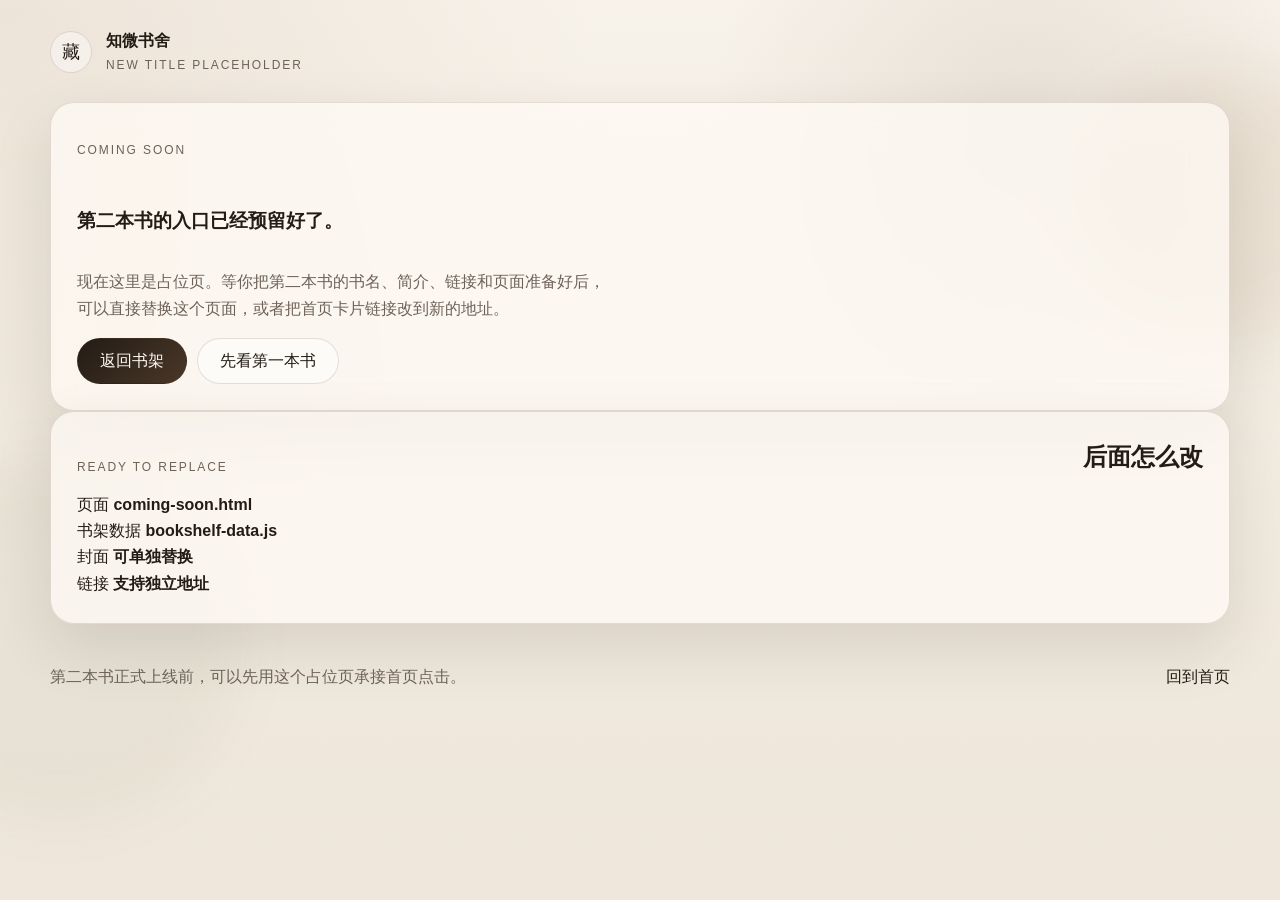
==== coming-soon.html @ f90fd848 "Add files via upload" ====
﻿<!DOCTYPE html>
<html lang="zh-CN">
<head>
  <meta charset="UTF-8">
  <meta name="viewport" content="width=device-width, initial-scale=1.0">
  <meta name="description" content="第二本书预留入口页，后续可直接替换成新书正式页面。">
  <title>新书筹备中 | 知微书舍</title>
  <link rel="stylesheet" href="assets/css/styles.css">
</head>
<body class="home-page bookshelf-page">
  <div class="ambient ambient-one"></div>
  <div class="ambient ambient-two"></div>

  <header class="site-header fade-section visible">
    <a class="brand" href="index.html">
      <span class="brand-mark">藏</span>
      <span class="brand-copy">
        <strong>知微书舍</strong>
        <small>New Title Placeholder</small>
      </span>
    </a>
  </header>

  <main class="page-shell">
    <section class="library-hero fade-section visible">
      <article class="panel library-intro">
        <p class="eyebrow">Coming Soon</p>
        <h1>第二本书的入口已经预留好了。</h1>
        <p class="hero-tagline">
          现在这里是占位页。等你把第二本书的书名、简介、链接和页面准备好后，可以直接替换这个页面，或者把首页卡片链接改到新的地址。
        </p>
        <div class="hero-actions">
          <a class="button button-primary" href="index.html">返回书架</a>
          <a class="button button-secondary" href="reader.html?chapter=39">先看第一本书</a>
        </div>
      </article>

      <aside class="panel library-feature">
        <div class="panel-heading">
          <span>Ready To Replace</span>
          <h2>后面怎么改</h2>
        </div>
        <div class="library-stats">
          <div>
            <span>页面</span>
            <strong class="library-stat-value">coming-soon.html</strong>
          </div>
          <div>
            <span>书架数据</span>
            <strong class="library-stat-value">bookshelf-data.js</strong>
          </div>
          <div>
            <span>封面</span>
            <strong class="library-stat-value">可单独替换</strong>
          </div>
          <div>
            <span>链接</span>
            <strong class="library-stat-value">支持独立地址</strong>
          </div>
        </div>
      </aside>
    </section>
  </main>

  <footer class="site-footer fade-section visible">
    <p>第二本书正式上线前，可以先用这个占位页承接首页点击。</p>
    <a href="index.html">回到首页</a>
  </footer>
</body>
</html>
---- assets/css/styles.css ----
:root {
  --bg: #f3ede3;
  --bg-strong: rgba(255, 250, 242, 0.76);
  --surface: rgba(255, 251, 246, 0.72);
  --surface-strong: rgba(255, 249, 241, 0.92);
  --border: rgba(69, 54, 37, 0.14);
  --text: #231c15;
  --muted: #6d6258;
  --accent: #8a6341;
  --accent-soft: #d9c4ae;
  --shadow: 0 24px 60px rgba(52, 39, 26, 0.12);
  --serif: "Iowan Old Style", "Palatino Linotype", "Noto Serif SC", "Songti SC", serif;
  --sans: "Avenir Next", "Segoe UI", "PingFang SC", "Hiragino Sans GB", sans-serif;
  --max-width: 1180px;
}

* {
  box-sizing: border-box;
}

html {
  scroll-behavior: smooth;
}

body {
  margin: 0;
  min-height: 100vh;
  color: var(--text);
  background:
    radial-gradient(circle at top left, rgba(167, 128, 94, 0.12), transparent 38%),
    radial-gradient(circle at 80% 12%, rgba(110, 84, 58, 0.1), transparent 24%),
    linear-gradient(180deg, #f7f2ea 0%, #f1eadf 54%, #eee6da 100%);
  font-family: var(--sans);
  line-height: 1.65;
  overflow-x: hidden;
}

body::before {
  position: fixed;
  inset: 0;
  background-image:
    linear-gradient(rgba(255, 255, 255, 0.18) 1px, transparent 1px),
    linear-gradient(90deg, rgba(255, 255, 255, 0.18) 1px, transparent 1px);
  background-size: 64px 64px;
  opacity: 0.24;
  content: "";
  pointer-events: none;
}

a {
  color: inherit;
  text-decoration: none;
}

button,
a {
  transition:
    transform 240ms ease,
    border-color 240ms ease,
    background-color 240ms ease,
    color 240ms ease,
    opacity 240ms ease;
}

.ambient {
  position: fixed;
  border-radius: 999px;
  filter: blur(28px);
  opacity: 0.5;
  pointer-events: none;
}

.ambient-one {
  top: 64px;
  right: -80px;
  width: 280px;
  height: 280px;
  background: rgba(176, 136, 99, 0.24);
}

.ambient-two {
  bottom: 80px;
  left: -120px;
  width: 360px;
  height: 360px;
  background: rgba(120, 112, 96, 0.12);
}

.site-header,
.page-shell,
.site-footer,
.reader-header,
.reader-layout {
  position: relative;
  z-index: 1;
}

.site-header,
.reader-header {
  z-index: 12;
}

.site-header,
.site-footer,
.reader-header,
.reader-layout {
  width: min(calc(100% - 32px), var(--max-width));
  margin-inline: auto;
}

.site-header,
.reader-header {
  display: flex;
  align-items: center;
  justify-content: space-between;
  gap: 20px;
  padding: 28px 0 12px;
}

.brand,
.reader-home-link {
  display: inline-flex;
  align-items: center;
  gap: 14px;
}

.brand-mark {
  display: grid;
  place-items: center;
  width: 42px;
  height: 42px;
  border: 1px solid var(--border);
  border-radius: 50%;
  background: rgba(255, 255, 255, 0.4);
  font-family: var(--serif);
  font-size: 1.15rem;
}

.brand-copy,
.reader-header-copy {
  display: flex;
  flex-direction: column;
  gap: 2px;
}

.brand-copy strong,
.reader-header-copy h1 {
  font-family: var(--serif);
  font-size: 1rem;
  font-weight: 600;
}

.brand-copy small,
.reader-header-copy p,
.site-nav a,
.section-heading span,
.panel-heading span,
.sidebar-heading span,
.status-label,
.eyebrow,
.reader-article-meta {
  letter-spacing: 0.16em;
  text-transform: uppercase;
  font-size: 0.75rem;
  color: var(--muted);
}

.site-nav {
  display: inline-flex;
  gap: 20px;
  flex-wrap: wrap;
}

.header-actions,
.reader-header-actions {
  display: flex;
  align-items: center;
  justify-content: flex-end;
  gap: 14px;
}

.reader-header-actions {
  min-width: 0;
}

.site-nav a:hover,
.reader-home-link:hover,
.site-footer a:hover {
  color: var(--accent);
}

.history-widget {
  position: relative;
}

.history-widget[open] {
  z-index: 24;
}

.history-trigger {
  display: inline-flex;
  align-items: center;
  gap: 10px;
  min-height: 42px;
  padding: 0 14px;
  border: 1px solid var(--border);
  border-radius: 999px;
  background: rgba(255, 255, 255, 0.46);
  list-style: none;
  cursor: pointer;
}

.history-trigger::-webkit-details-marker {
  display: none;
}

.history-trigger span {
  color: var(--muted);
  font-size: 0.9rem;
}

.history-trigger strong {
  display: inline-grid;
  place-items: center;
  min-width: 26px;
  height: 26px;
  padding: 0 8px;
  border-radius: 999px;
  background: rgba(35, 28, 21, 0.08);
  font-size: 0.85rem;
  font-weight: 600;
}

.history-widget[open] .history-trigger {
  border-color: rgba(138, 99, 65, 0.32);
  background: rgba(255, 255, 255, 0.7);
}

.history-panel {
  position: absolute;
  top: calc(100% + 12px);
  right: 0;
  z-index: 30;
  width: min(360px, calc(100vw - 32px));
  padding: 18px;
  border: 1px solid var(--border);
  border-radius: 24px;
  background: rgba(255, 251, 246, 0.96);
  backdrop-filter: blur(18px);
  box-shadow: var(--shadow);
}

.history-panel-head {
  display: grid;
  gap: 2px;
  margin-bottom: 14px;
}

.history-panel-head span {
  letter-spacing: 0.16em;
  text-transform: uppercase;
  font-size: 0.72rem;
  color: var(--muted);
}

.history-panel-head h2 {
  margin: 0;
  font-family: var(--serif);
  font-size: 1.08rem;
  font-weight: 600;
}

.history-list {
  display: grid;
  gap: 10px;
  max-height: 320px;
  overflow-y: auto;
  scrollbar-width: thin;
  scrollbar-color: rgba(138, 99, 65, 0.34) transparent;
}

.history-entry {
  display: grid;
  gap: 6px;
  padding: 14px 16px;
  border: 1px solid rgba(69, 54, 37, 0.08);
  border-radius: 18px;
  background: rgba(255, 255, 255, 0.62);
}

.history-entry:hover {
  transform: translateY(-2px);
  border-color: rgba(138, 99, 65, 0.36);
}

.history-entry-top {
  display: flex;
  justify-content: space-between;
  gap: 12px;
  align-items: baseline;
}

.history-entry-top strong {
  font-family: var(--serif);
  font-size: 1rem;
  font-weight: 600;
}

.history-entry-top span,
.history-entry p,
.history-empty {
  color: var(--muted);
}

.history-entry p,
.history-empty {
  margin: 0;
}

.page-shell {
  width: min(calc(100% - 32px), var(--max-width));
  margin: 14px auto 40px;
}

.hero-grid,
.home-content-grid,
.reader-layout {
  display: grid;
  gap: 16px;
}

.hero-grid {
  grid-template-columns: minmax(280px, 0.9fr) minmax(0, 1.5fr);
  align-items: stretch;
}

.hero-card,
.status-card,
.panel,
.reader-sidebar,
.reader-article {
  border: 1px solid var(--border);
  background: var(--surface);
  backdrop-filter: blur(18px);
  box-shadow: var(--shadow);
}

.hero-card,
.status-card,
.panel {
  padding: 26px;
  border-radius: 24px;
}

.hero-card {
  display: flex;
  flex-direction: column;
  align-self: stretch;
  min-height: 100%;
  gap: 14px;
}

.hero-card h1,
.reader-article-head h2,
.section-heading h2,
.panel-heading h2,
.sidebar-heading h2 {
  margin: 0;
  font-family: var(--serif);
  font-weight: 600;
}

.hero-card h1 {
  max-width: none;
  width: 100%;
  font-size: clamp(1.08rem, 2.35vw, 2.45rem);
  line-height: 1.1;
  letter-spacing: -0.03em;
  white-space: nowrap;
  overflow: hidden;
  text-overflow: ellipsis;
}

.hero-tagline,
.copy-stack p,
.notes-list li,
.chapter-card p,
.timeline-item p,
.reader-copy p {
  color: var(--muted);
}

.hero-tagline {
  max-width: 60ch;
  margin: 0;
  font-size: 1rem;
}

.mini-heading {
  display: flex;
  justify-content: space-between;
  align-items: end;
  gap: 16px;
}

.mini-heading span {
  letter-spacing: 0.16em;
  text-transform: uppercase;
  font-size: 0.75rem;
  color: var(--muted);
}

.mini-heading h2 {
  margin: 0;
  font-family: var(--serif);
  font-size: 1.18rem;
  font-weight: 600;
}

.hero-synopsis-block {
  display: grid;
  gap: 10px;
  padding: 14px 16px;
  border: 1px solid rgba(69, 54, 37, 0.08);
  border-radius: 20px;
  background: rgba(255, 255, 255, 0.34);
}

.hero-synopsis {
  max-height: 250px;
  padding-right: 8px;
  overflow-y: auto;
  overflow-x: hidden;
  scrollbar-width: thin;
  scrollbar-color: rgba(138, 99, 65, 0.34) transparent;
}

.hero-actions {
  display: flex;
  gap: 10px;
  flex-wrap: wrap;
  margin: 2px 0 0;
}

.button {
  display: inline-flex;
  align-items: center;
  justify-content: center;
  min-height: 46px;
  padding: 0 22px;
  border-radius: 999px;
  border: 1px solid var(--border);
}

.button:hover {
  transform: translateY(-2px);
}

.button-primary {
  background: linear-gradient(135deg, #231c15 0%, #4a3728 100%);
  color: #fffaf3;
}

.button-secondary,
.reader-nav-link,
.catalog-link {
  background: rgba(255, 255, 255, 0.46);
}

.hero-meta {
  display: grid;
  grid-template-columns: repeat(3, minmax(0, 1fr));
  gap: 12px;
  margin: 2px 0 0;
}

.hero-meta div {
  padding-top: 10px;
  border-top: 1px solid var(--border);
}

.hero-meta dt {
  margin-bottom: 6px;
  font-size: 0.76rem;
  letter-spacing: 0.14em;
  text-transform: uppercase;
  color: var(--muted);
}

.hero-meta dd {
  margin: 0;
  font-family: var(--serif);
  font-size: 1.05rem;
}

.status-card {
  display: flex;
  flex-direction: column;
  min-height: 100%;
  gap: 14px;
}

.status-top {
  display: grid;
  grid-template-columns: minmax(132px, 164px) minmax(0, 1fr);
  gap: 14px;
  align-items: center;
}

.cover-frame {
  margin: 0;
  padding: 8px;
  border: 1px solid rgba(69, 54, 37, 0.12);
  border-radius: 22px;
  background:
    linear-gradient(180deg, rgba(255, 255, 255, 0.72) 0%, rgba(247, 239, 229, 0.82) 100%);
  box-shadow:
    inset 0 1px 0 rgba(255, 255, 255, 0.7),
    0 22px 42px rgba(52, 39, 26, 0.12);
}

.cover-frame img {
  display: block;
  width: 100%;
  max-width: 164px;
  margin-inline: auto;
  aspect-ratio: 3 / 4.25;
  object-fit: cover;
  border-radius: 16px;
  border: 1px solid rgba(69, 54, 37, 0.08);
}

.status-summary {
  display: grid;
  gap: 6px;
}

.status-summary h2 {
  margin: 0;
  font-family: var(--serif);
  font-size: 1.55rem;
  font-weight: 600;
}

.status-copy,
.panel-copy {
  margin: 0;
  color: var(--muted);
}

.status-divider {
  height: 1px;
  background: linear-gradient(90deg, var(--accent-soft), transparent);
}

.status-grid {
  display: grid;
  grid-template-columns: repeat(2, minmax(0, 1fr));
  gap: 10px;
}

.status-row {
  display: grid;
  gap: 4px;
  padding: 12px 14px;
  border: 1px solid rgba(69, 54, 37, 0.08);
  border-radius: 18px;
  background: rgba(255, 255, 255, 0.42);
}

.status-row span {
  color: var(--muted);
}

.status-quote {
  margin: 0;
  padding: 14px 0 0;
  border-top: 1px solid var(--border);
  font-family: var(--serif);
  font-size: 1.05rem;
}

.home-content-grid {
  grid-template-columns: repeat(2, minmax(0, 1fr));
  margin-top: 16px;
  align-items: stretch;
}

.panel {
  display: flex;
  flex-direction: column;
  gap: 14px;
}

.panel-compact {
  min-height: 320px;
}

.panel-body-scroll {
  flex: 1;
  min-height: 0;
  max-height: 240px;
  padding-right: 8px;
  overflow-y: auto;
  overflow-x: hidden;
  scrollbar-width: thin;
  scrollbar-color: rgba(138, 99, 65, 0.34) transparent;
}

.panel-heading,
.section-heading,
.sidebar-heading {
  display: flex;
  justify-content: space-between;
  align-items: end;
  gap: 20px;
}

.search-panel,
.reader-search {
  display: grid;
  gap: 10px;
  margin-top: 16px;
}

.search-box {
  display: grid;
  gap: 8px;
}

.search-box span,
.search-summary {
  letter-spacing: 0.14em;
  text-transform: uppercase;
  font-size: 0.74rem;
  color: var(--muted);
}

.search-box input {
  width: 100%;
  min-height: 48px;
  padding: 0 16px;
  border: 1px solid rgba(69, 54, 37, 0.12);
  border-radius: 16px;
  background: rgba(255, 255, 255, 0.52);
  color: var(--text);
  font: inherit;
  outline: none;
}

.search-box input::placeholder {
  color: rgba(109, 98, 88, 0.82);
}

.search-box input:focus {
  border-color: rgba(138, 99, 65, 0.42);
  box-shadow: 0 0 0 3px rgba(138, 99, 65, 0.12);
}

.search-summary,
.search-empty {
  margin: 0;
}

.search-empty {
  margin-top: 16px;
  padding: 14px 16px;
  border: 1px dashed rgba(69, 54, 37, 0.16);
  border-radius: 18px;
  color: var(--muted);
  background: rgba(255, 255, 255, 0.28);
}

.copy-stack,
.notes-list,
.chapter-list,
.timeline-list,
.reader-catalog,
.reader-copy,
.reader-nav {
  display: grid;
  gap: 12px;
}

.notes-list {
  margin: 0;
  padding: 0;
  list-style: none;
}

.notes-list li,
.timeline-item,
.catalog-link,
.chapter-card {
  border: 1px solid rgba(69, 54, 37, 0.08);
  border-radius: 22px;
  background: rgba(255, 255, 255, 0.36);
}

.notes-list li {
  padding: 14px 16px;
}

.catalog-section {
  margin-top: 16px;
  padding: 26px;
  border: 1px solid var(--border);
  border-radius: 24px;
  background: var(--surface);
  backdrop-filter: blur(18px);
  box-shadow: var(--shadow);
}

.section-heading p {
  max-width: 36ch;
  margin: 0;
  color: var(--muted);
}

.chapter-list {
  grid-template-columns: repeat(2, minmax(0, 1fr));
  margin-top: 16px;
}

.chapter-card,
.catalog-link,
.timeline-item {
  padding: 16px 18px;
}

.chapter-card:hover,
.catalog-link:hover,
.timeline-item:hover,
.reader-nav-link:hover {
  transform: translateY(-2px);
  border-color: rgba(138, 99, 65, 0.36);
}

.chapter-card-top,
.timeline-item-top {
  display: flex;
  justify-content: space-between;
  gap: 14px;
  align-items: baseline;
}

.chapter-card strong,
.timeline-item strong,
.catalog-link strong {
  font-family: var(--serif);
  font-size: 1.05rem;
  font-weight: 600;
}

.chapter-card span,
.timeline-item span,
.catalog-link span,
.reader-header-meta,
.reader-chapter-index {
  color: var(--muted);
  font-size: 0.88rem;
}

.site-footer {
  display: flex;
  justify-content: space-between;
  gap: 20px;
  align-items: center;
  padding-bottom: 20px;
}

.site-footer p {
  color: var(--muted);
  margin: 0;
}

.reader-progress {
  position: fixed;
  inset: 0 0 auto;
  height: 4px;
  background: rgba(69, 54, 37, 0.05);
  z-index: 10;
}

.reader-progress span {
  display: block;
  width: 0%;
  height: 100%;
  background: linear-gradient(90deg, #7e5d3f 0%, #b38e67 100%);
}

.reader-header {
  align-items: end;
  padding-top: 36px;
}

.reader-header-copy h1 {
  font-size: clamp(1.6rem, 3vw, 2.3rem);
}

.reader-header-meta {
  text-align: right;
}

.reader-layout {
  grid-template-columns: minmax(280px, 0.7fr) minmax(0, 1.42fr);
  align-items: start;
  margin-bottom: 64px;
}

.reader-sidebar {
  position: sticky;
  top: 24px;
  display: flex;
  flex-direction: column;
  padding: 28px;
  border-radius: 28px;
}

.reader-article {
  display: flex;
  flex-direction: column;
  padding: 46px;
  border-radius: 34px;
  background: var(--surface-strong);
}

.reader-article-head {
  padding-bottom: 22px;
  border-bottom: 1px solid var(--border);
}

.reader-copy {
  padding-top: 18px;
  padding-right: 10px;
  max-height: calc(100vh - 250px);
  overflow-y: auto;
  overflow-x: hidden;
  overscroll-behavior: contain;
}

.reader-catalog {
  padding-right: 10px;
  max-height: calc(100vh - 220px);
  overflow-y: auto;
  overflow-x: hidden;
  overscroll-behavior: contain;
}

.reader-copy.is-loading p {
  text-indent: 0;
  color: var(--muted);
}

.reader-copy p {
  margin: 0;
  font-family: var(--serif);
  font-size: 1.08rem;
  line-height: 2;
  color: #40362d;
  text-indent: 2em;
}

.catalog-link {
  display: grid;
  gap: 6px;
}

.catalog-link.active {
  border-color: rgba(138, 99, 65, 0.42);
  background: rgba(255, 252, 247, 0.74);
}

.reader-catalog,
.reader-copy {
  scrollbar-width: thin;
  scrollbar-color: rgba(138, 99, 65, 0.34) transparent;
}

.reader-nav {
  grid-template-columns: repeat(3, minmax(0, 1fr));
  margin-top: 28px;
}

.reader-nav-link {
  display: inline-flex;
  align-items: center;
  justify-content: center;
  min-height: 52px;
  padding: 0 18px;
  border: 1px solid var(--border);
  border-radius: 18px;
}

.reader-nav-link.disabled {
  opacity: 0.38;
  pointer-events: none;
}

.fade-section {
  opacity: 0;
  transform: translateY(18px);
  transition:
    opacity 700ms ease,
    transform 700ms ease;
}

.fade-section.visible {
  opacity: 1;
  transform: translateY(0);
}

@media (max-width: 980px) {
  .hero-grid,
  .home-content-grid,
  .reader-layout,
  .chapter-list {
    grid-template-columns: 1fr;
  }

  .status-top,
  .status-grid {
    grid-template-columns: 1fr;
  }

  .reader-sidebar {
    position: static;
  }

  .hero-card h1 {
    font-size: clamp(1.08rem, 4.8vw, 1.82rem);
  }

  .reader-layout {
    margin-bottom: 64px;
  }

  .reader-catalog,
  .reader-copy {
    max-height: none;
    overflow: visible;
    padding-right: 0;
  }
}

@media (max-width: 760px) {
  .site-header,
  .reader-header,
  .site-footer {
    flex-direction: column;
    align-items: start;
  }

  .header-actions,
  .reader-header-actions {
    width: 100%;
    justify-content: space-between;
    flex-wrap: wrap;
  }

  .history-panel {
    right: auto;
    left: 0;
  }

  .hero-card,
  .status-card,
  .panel,
  .catalog-section,
  .reader-sidebar,
  .reader-article {
    padding: 20px;
    border-radius: 24px;
  }

  .hero-meta,
  .reader-nav,
  .home-content-grid {
    grid-template-columns: 1fr;
  }

  .panel-compact {
    min-height: 0;
  }

  .panel-body-scroll {
    max-height: none;
    padding-right: 0;
    overflow: visible;
  }

  .site-nav {
    gap: 14px;
  }

  .reader-article {
    padding-top: 30px;
  }
}
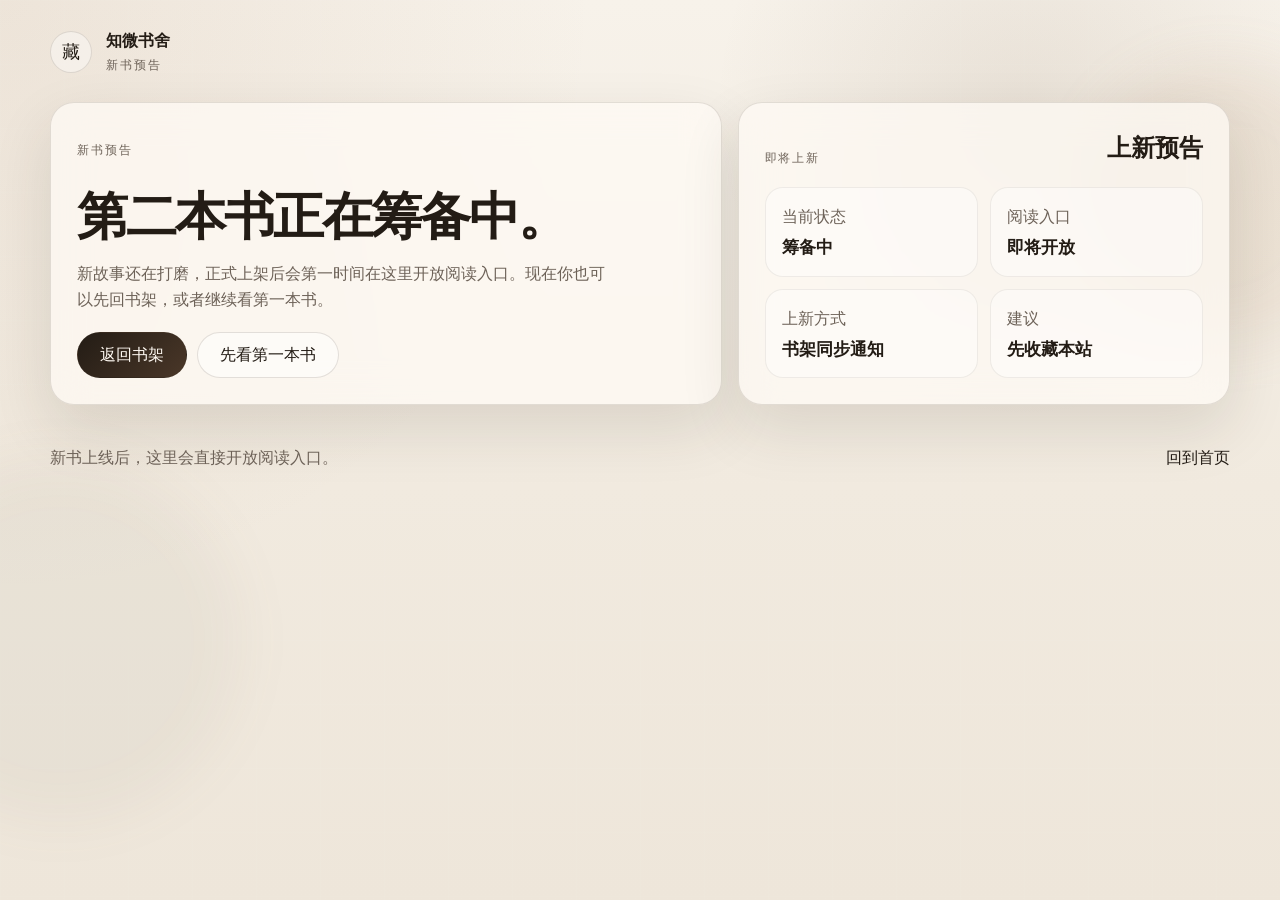
==== commit 5ebb9bc4: "Add files via upload" ====
--- a/coming-soon.html
+++ b/coming-soon.html
@@ -3,7 +3,7 @@
 <head>
   <meta charset="UTF-8">
   <meta name="viewport" content="width=device-width, initial-scale=1.0">
-  <meta name="description" content="第二本书预留入口页，后续可直接替换成新书正式页面。">
+  <meta name="description" content="知微书舍新书预告页，第二本书正在筹备中。">
   <title>新书筹备中 | 知微书舍</title>
   <link rel="stylesheet" href="assets/css/styles.css">
 </head>
@@ -16,7 +16,7 @@
       <span class="brand-mark">藏</span>
       <span class="brand-copy">
         <strong>知微书舍</strong>
-        <small>New Title Placeholder</small>
+        <small>新书预告</small>
       </span>
     </a>
   </header>
@@ -24,10 +24,10 @@
   <main class="page-shell">
     <section class="library-hero fade-section visible">
       <article class="panel library-intro">
-        <p class="eyebrow">Coming Soon</p>
-        <h1>第二本书的入口已经预留好了。</h1>
+        <p class="eyebrow">新书预告</p>
+        <h1>第二本书正在筹备中。</h1>
         <p class="hero-tagline">
-          现在这里是占位页。等你把第二本书的书名、简介、链接和页面准备好后，可以直接替换这个页面，或者把首页卡片链接改到新的地址。
+          新故事还在打磨，正式上架后会第一时间在这里开放阅读入口。现在你也可以先回书架，或者继续看第一本书。
         </p>
         <div class="hero-actions">
           <a class="button button-primary" href="index.html">返回书架</a>
@@ -37,25 +37,25 @@
 
       <aside class="panel library-feature">
         <div class="panel-heading">
-          <span>Ready To Replace</span>
-          <h2>后面怎么改</h2>
+          <span>即将上新</span>
+          <h2>上新预告</h2>
         </div>
         <div class="library-stats">
           <div>
-            <span>页面</span>
-            <strong class="library-stat-value">coming-soon.html</strong>
+            <span>当前状态</span>
+            <strong class="library-stat-value">筹备中</strong>
           </div>
           <div>
-            <span>书架数据</span>
-            <strong class="library-stat-value">bookshelf-data.js</strong>
+            <span>阅读入口</span>
+            <strong class="library-stat-value">即将开放</strong>
           </div>
           <div>
-            <span>封面</span>
-            <strong class="library-stat-value">可单独替换</strong>
+            <span>上新方式</span>
+            <strong class="library-stat-value">书架同步通知</strong>
           </div>
           <div>
-            <span>链接</span>
-            <strong class="library-stat-value">支持独立地址</strong>
+            <span>建议</span>
+            <strong class="library-stat-value">先收藏本站</strong>
           </div>
         </div>
       </aside>
@@ -63,8 +63,8 @@
   </main>
 
   <footer class="site-footer fade-section visible">
-    <p>第二本书正式上线前，可以先用这个占位页承接首页点击。</p>
+    <p>新书上线后，这里会直接开放阅读入口。</p>
     <a href="index.html">回到首页</a>
   </footer>
 </body>
-</html>
+</html>
--- a/assets/css/styles.css
+++ b/assets/css/styles.css
@@ -997,3 +997,265 @@
     padding-top: 30px;
   }
 }
+
+.bookshelf-page .site-nav {
+  align-items: center;
+}
+
+.library-hero,
+.roadmap-grid {
+  display: grid;
+  gap: 16px;
+}
+
+.library-hero {
+  grid-template-columns: minmax(0, 1.2fr) minmax(300px, 0.88fr);
+}
+
+.library-intro,
+.library-feature {
+  min-height: 100%;
+}
+
+.library-intro h1 {
+  margin: 0;
+  font-family: var(--serif);
+  font-size: clamp(2rem, 4vw, 3.55rem);
+  line-height: 1.05;
+  letter-spacing: -0.04em;
+}
+
+.library-intro {
+  justify-content: space-between;
+}
+
+.library-feature {
+  display: grid;
+  gap: 18px;
+  align-content: start;
+}
+
+.library-stats {
+  display: grid;
+  grid-template-columns: repeat(2, minmax(0, 1fr));
+  gap: 12px;
+}
+
+.library-stats div {
+  display: grid;
+  gap: 6px;
+  padding: 16px;
+  border: 1px solid rgba(69, 54, 37, 0.08);
+  border-radius: 18px;
+  background: rgba(255, 255, 255, 0.4);
+}
+
+.library-stats span,
+.shelf-meta span,
+.shelf-progress,
+.shelf-author {
+  color: var(--muted);
+}
+
+.library-stat-value {
+  font-family: var(--serif);
+  font-size: 1.08rem;
+  line-height: 1.35;
+}
+
+.feature-link,
+.shelf-cta {
+  display: inline-flex;
+  align-items: center;
+  justify-content: center;
+  min-height: 46px;
+  padding: 0 18px;
+  border-radius: 999px;
+  border: 1px solid rgba(69, 54, 37, 0.12);
+  background: rgba(255, 255, 255, 0.56);
+}
+
+.feature-link {
+  width: fit-content;
+}
+
+.feature-link:hover,
+.shelf-card:hover .shelf-cta {
+  transform: translateY(-2px);
+  border-color: rgba(138, 99, 65, 0.34);
+}
+
+.shelf-section {
+  margin-top: 16px;
+}
+
+.bookshelf-grid {
+  display: grid;
+  grid-template-columns: repeat(2, minmax(0, 1fr));
+  gap: 16px;
+  margin-top: 18px;
+}
+
+.shelf-card {
+  display: grid;
+  grid-template-columns: minmax(112px, 148px) minmax(0, 1fr);
+  gap: 18px;
+  padding: 20px;
+  border: 1px solid rgba(69, 54, 37, 0.08);
+  border-radius: 24px;
+  background: rgba(255, 255, 255, 0.34);
+  box-shadow: inset 0 1px 0 rgba(255, 255, 255, 0.4);
+}
+
+.shelf-card:hover {
+  transform: translateY(-4px);
+  border-color: rgba(138, 99, 65, 0.36);
+}
+
+.shelf-cover {
+  min-height: 220px;
+  padding: 8px;
+  border: 1px solid rgba(69, 54, 37, 0.12);
+  border-radius: 22px;
+  background: linear-gradient(180deg, rgba(255, 255, 255, 0.72) 0%, rgba(247, 239, 229, 0.82) 100%);
+  box-shadow: 0 18px 34px rgba(52, 39, 26, 0.1);
+}
+
+.shelf-cover img,
+.shelf-cover-fallback {
+  display: block;
+  width: 100%;
+  height: 100%;
+  min-height: 204px;
+  border-radius: 16px;
+}
+
+.shelf-cover img {
+  object-fit: cover;
+  border: 1px solid rgba(69, 54, 37, 0.08);
+}
+
+.shelf-cover-fallback {
+  display: grid;
+  place-items: center;
+  padding: 16px;
+  background: linear-gradient(160deg, #d8c0a7 0%, #927053 100%);
+  color: #fffaf3;
+  font-family: var(--serif);
+  font-size: clamp(1.4rem, 3vw, 2rem);
+  letter-spacing: 0.2em;
+}
+
+.shelf-content {
+  display: grid;
+  gap: 12px;
+  min-width: 0;
+}
+
+.shelf-top,
+.shelf-footer {
+  display: flex;
+  justify-content: space-between;
+  gap: 12px;
+}
+
+.shelf-top {
+  align-items: flex-start;
+}
+
+.shelf-footer {
+  align-items: center;
+  margin-top: auto;
+}
+
+.shelf-heading {
+  min-width: 0;
+}
+
+.shelf-heading h3 {
+  margin: 0;
+  font-family: var(--serif);
+  font-size: 1.42rem;
+  line-height: 1.15;
+}
+
+.shelf-author,
+.shelf-summary {
+  margin: 0;
+}
+
+.shelf-summary {
+  color: var(--muted);
+}
+
+.shelf-badge {
+  display: inline-flex;
+  align-items: center;
+  min-height: 32px;
+  padding: 0 12px;
+  border-radius: 999px;
+  background: rgba(35, 28, 21, 0.08);
+  font-size: 0.82rem;
+  white-space: nowrap;
+}
+
+.shelf-meta,
+.shelf-tags {
+  display: flex;
+  gap: 8px;
+  flex-wrap: wrap;
+}
+
+.shelf-meta span,
+.shelf-tags span {
+  padding: 6px 10px;
+  border-radius: 999px;
+  background: rgba(255, 255, 255, 0.56);
+  font-size: 0.84rem;
+}
+
+.shelf-tags span {
+  border: 1px solid rgba(69, 54, 37, 0.08);
+}
+
+.shelf-progress {
+  font-size: 0.92rem;
+}
+
+.shelf-activity-item p {
+  margin: 0;
+}
+
+.roadmap-grid {
+  grid-template-columns: repeat(2, minmax(0, 1fr));
+  margin-top: 16px;
+}
+
+@media (max-width: 980px) {
+  .library-hero,
+  .bookshelf-grid,
+  .roadmap-grid {
+    grid-template-columns: 1fr;
+  }
+}
+
+@media (max-width: 760px) {
+  .shelf-card {
+    grid-template-columns: 1fr;
+  }
+
+  .shelf-cover {
+    max-width: 220px;
+  }
+
+  .shelf-top,
+  .shelf-footer {
+    flex-direction: column;
+    align-items: flex-start;
+  }
+
+  .feature-link,
+  .shelf-cta {
+    width: 100%;
+  }
+}
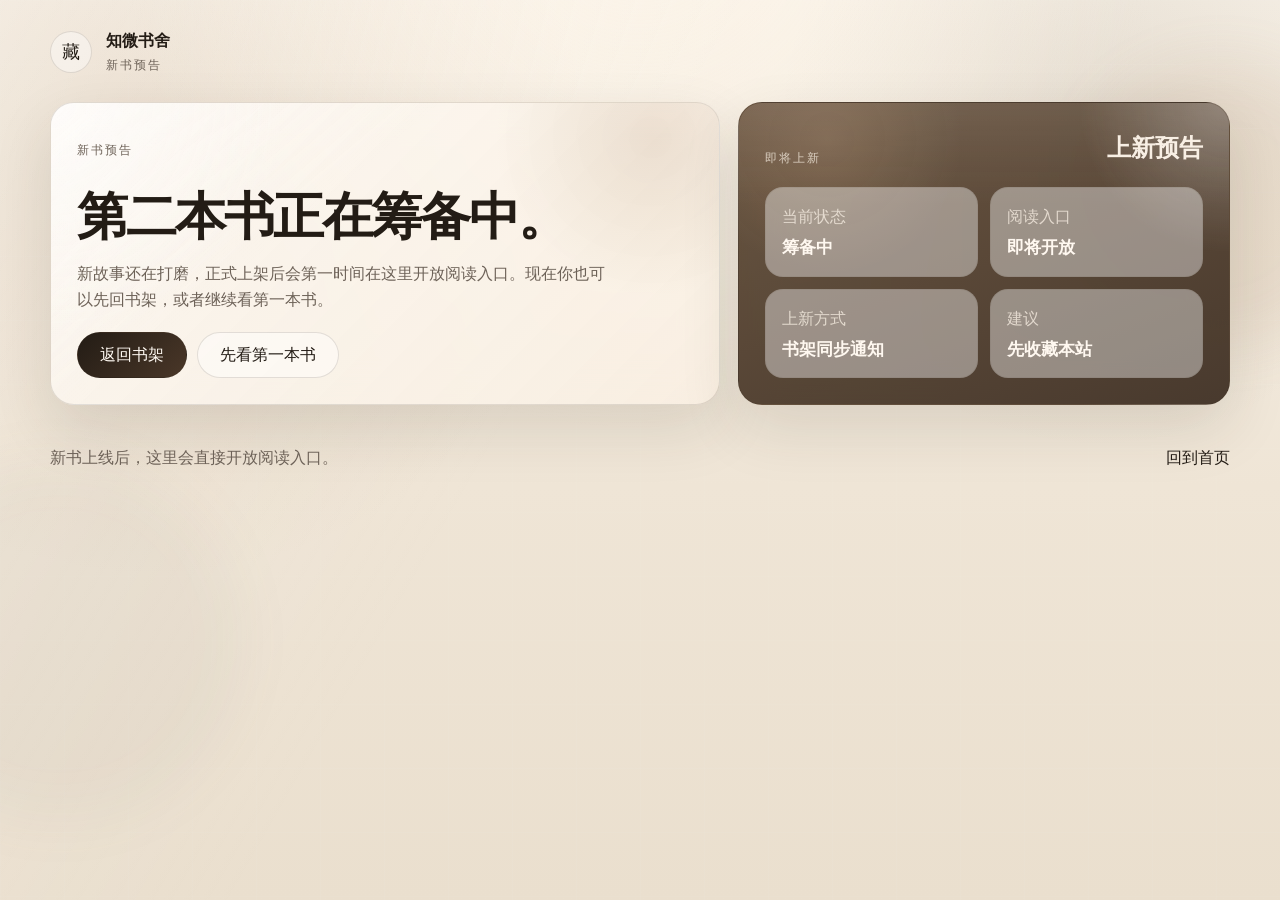
==== commit a995ff86: "Add files via upload" ====
--- a/coming-soon.html
+++ b/coming-soon.html
@@ -1,70 +1,70 @@
-﻿<!DOCTYPE html>
-<html lang="zh-CN">
-<head>
-  <meta charset="UTF-8">
-  <meta name="viewport" content="width=device-width, initial-scale=1.0">
-  <meta name="description" content="知微书舍新书预告页，第二本书正在筹备中。">
-  <title>新书筹备中 | 知微书舍</title>
-  <link rel="stylesheet" href="assets/css/styles.css">
-</head>
-<body class="home-page bookshelf-page">
-  <div class="ambient ambient-one"></div>
-  <div class="ambient ambient-two"></div>
-
-  <header class="site-header fade-section visible">
-    <a class="brand" href="index.html">
-      <span class="brand-mark">藏</span>
-      <span class="brand-copy">
-        <strong>知微书舍</strong>
-        <small>新书预告</small>
-      </span>
-    </a>
-  </header>
-
-  <main class="page-shell">
-    <section class="library-hero fade-section visible">
-      <article class="panel library-intro">
-        <p class="eyebrow">新书预告</p>
-        <h1>第二本书正在筹备中。</h1>
-        <p class="hero-tagline">
-          新故事还在打磨，正式上架后会第一时间在这里开放阅读入口。现在你也可以先回书架，或者继续看第一本书。
-        </p>
-        <div class="hero-actions">
-          <a class="button button-primary" href="index.html">返回书架</a>
-          <a class="button button-secondary" href="reader.html?chapter=39">先看第一本书</a>
-        </div>
-      </article>
-
-      <aside class="panel library-feature">
-        <div class="panel-heading">
-          <span>即将上新</span>
-          <h2>上新预告</h2>
-        </div>
-        <div class="library-stats">
-          <div>
-            <span>当前状态</span>
-            <strong class="library-stat-value">筹备中</strong>
-          </div>
-          <div>
-            <span>阅读入口</span>
-            <strong class="library-stat-value">即将开放</strong>
-          </div>
-          <div>
-            <span>上新方式</span>
-            <strong class="library-stat-value">书架同步通知</strong>
-          </div>
-          <div>
-            <span>建议</span>
-            <strong class="library-stat-value">先收藏本站</strong>
-          </div>
-        </div>
-      </aside>
-    </section>
-  </main>
-
-  <footer class="site-footer fade-section visible">
-    <p>新书上线后，这里会直接开放阅读入口。</p>
-    <a href="index.html">回到首页</a>
-  </footer>
-</body>
-</html>
+﻿<!DOCTYPE html>
+<html lang="zh-CN">
+<head>
+  <meta charset="UTF-8">
+  <meta name="viewport" content="width=device-width, initial-scale=1.0">
+  <meta name="description" content="知微书舍新书预告页，第二本书正在筹备中。">
+  <title>新书筹备中 | 知微书舍</title>
+  <link rel="stylesheet" href="assets/css/styles.css">
+</head>
+<body class="home-page bookshelf-page">
+  <div class="ambient ambient-one"></div>
+  <div class="ambient ambient-two"></div>
+
+  <header class="site-header fade-section visible">
+    <a class="brand" href="index.html">
+      <span class="brand-mark">藏</span>
+      <span class="brand-copy">
+        <strong>知微书舍</strong>
+        <small>新书预告</small>
+      </span>
+    </a>
+  </header>
+
+  <main class="page-shell">
+    <section class="library-hero fade-section visible">
+      <article class="panel library-intro">
+        <p class="eyebrow">新书预告</p>
+        <h1>第二本书正在筹备中。</h1>
+        <p class="hero-tagline">
+          新故事还在打磨，正式上架后会第一时间在这里开放阅读入口。现在你也可以先回书架，或者继续看第一本书。
+        </p>
+        <div class="hero-actions">
+          <a class="button button-primary" href="index.html">返回书架</a>
+          <a class="button button-secondary" href="reader.html?chapter=51">先看第一本书</a>
+        </div>
+      </article>
+
+      <aside class="panel library-feature">
+        <div class="panel-heading">
+          <span>即将上新</span>
+          <h2>上新预告</h2>
+        </div>
+        <div class="library-stats">
+          <div>
+            <span>当前状态</span>
+            <strong class="library-stat-value">筹备中</strong>
+          </div>
+          <div>
+            <span>阅读入口</span>
+            <strong class="library-stat-value">即将开放</strong>
+          </div>
+          <div>
+            <span>上新方式</span>
+            <strong class="library-stat-value">书架同步通知</strong>
+          </div>
+          <div>
+            <span>建议</span>
+            <strong class="library-stat-value">先收藏本站</strong>
+          </div>
+        </div>
+      </aside>
+    </section>
+  </main>
+
+  <footer class="site-footer fade-section visible">
+    <p>新书上线后，这里会直接开放阅读入口。</p>
+    <a href="index.html">回到首页</a>
+  </footer>
+</body>
+</html>
--- a/assets/css/styles.css
+++ b/assets/css/styles.css
@@ -1258,4 +1258,394 @@
   .shelf-cta {
     width: 100%;
   }
-}
+}
+
+body.bookshelf-page {
+  background:
+    radial-gradient(circle at 12% 16%, rgba(170, 126, 83, 0.16), transparent 32%),
+    radial-gradient(circle at 86% 14%, rgba(100, 78, 55, 0.12), transparent 24%),
+    linear-gradient(180deg, #f8f2e8 0%, #efe5d6 54%, #eadfce 100%);
+}
+
+body.bookshelf-page::after {
+  position: fixed;
+  inset: 0;
+  background:
+    linear-gradient(120deg, rgba(255, 255, 255, 0.16), transparent 42%),
+    radial-gradient(circle at 50% -10%, rgba(255, 245, 232, 0.56), transparent 44%);
+  content: "";
+  pointer-events: none;
+}
+
+.bookshelf-page .site-header,
+.bookshelf-page .page-shell,
+.bookshelf-page .site-footer {
+  position: relative;
+  z-index: 1;
+}
+
+.bookshelf-page .site-nav a {
+  display: inline-flex;
+  align-items: center;
+  min-height: 38px;
+  padding: 0 14px;
+  border: 1px solid transparent;
+  border-radius: 999px;
+  background: rgba(255, 255, 255, 0.24);
+}
+
+.bookshelf-page .site-nav a:hover {
+  border-color: rgba(138, 99, 65, 0.2);
+  background: rgba(255, 255, 255, 0.58);
+}
+
+.library-hero {
+  gap: 18px;
+}
+
+.library-intro,
+.library-feature,
+.shelf-card,
+.shelf-activity-item {
+  position: relative;
+  overflow: hidden;
+}
+
+.library-intro {
+  background:
+    radial-gradient(circle at top left, rgba(255, 255, 255, 0.42), transparent 32%),
+    linear-gradient(135deg, rgba(255, 252, 248, 0.78) 0%, rgba(249, 239, 226, 0.88) 100%);
+}
+
+.library-intro::before,
+.library-feature::before,
+.shelf-card::before {
+  position: absolute;
+  inset: 0;
+  pointer-events: none;
+  content: "";
+}
+
+.library-intro::before {
+  background:
+    linear-gradient(140deg, rgba(255, 255, 255, 0.34), transparent 38%),
+    radial-gradient(circle at 90% 12%, rgba(156, 117, 77, 0.16), transparent 24%);
+}
+
+.library-intro > *,
+.library-feature > *,
+.shelf-card > * {
+  position: relative;
+  z-index: 1;
+}
+
+.hero-marquee {
+  display: flex;
+  flex-wrap: wrap;
+  gap: 10px;
+}
+
+.hero-pill {
+  display: inline-flex;
+  align-items: center;
+  min-height: 36px;
+  padding: 0 14px;
+  border: 1px solid rgba(69, 54, 37, 0.08);
+  border-radius: 999px;
+  background: rgba(255, 255, 255, 0.54);
+  color: #5b4a3c;
+  font-size: 0.9rem;
+}
+
+.hero-glance {
+  display: grid;
+  grid-template-columns: repeat(3, minmax(0, 1fr));
+  gap: 12px;
+}
+
+.hero-glance-item {
+  display: grid;
+  gap: 6px;
+  padding: 16px;
+  border: 1px solid rgba(69, 54, 37, 0.08);
+  border-radius: 18px;
+  background: rgba(255, 255, 255, 0.52);
+}
+
+.hero-glance-item span {
+  color: var(--muted);
+  font-size: 0.78rem;
+  letter-spacing: 0.14em;
+  text-transform: uppercase;
+}
+
+.hero-glance-item strong {
+  font-family: var(--serif);
+  font-size: 1rem;
+  line-height: 1.45;
+  font-weight: 600;
+}
+
+.library-feature {
+  background:
+    radial-gradient(circle at top right, rgba(255, 255, 255, 0.28), transparent 26%),
+    linear-gradient(160deg, rgba(96, 74, 53, 0.92) 0%, rgba(58, 43, 31, 0.92) 100%);
+  color: #f8efe4;
+}
+
+.library-feature::before {
+  background:
+    linear-gradient(180deg, rgba(255, 255, 255, 0.08), transparent 34%),
+    radial-gradient(circle at 18% 12%, rgba(201, 166, 128, 0.22), transparent 28%);
+}
+
+.library-feature .panel-heading span,
+.library-feature .panel-copy,
+.library-feature .feature-meta,
+.library-feature .feature-kicker,
+.library-feature .library-stats span {
+  color: rgba(248, 239, 228, 0.76);
+}
+
+.feature-book-card {
+  display: grid;
+  grid-template-columns: minmax(132px, 160px) minmax(0, 1fr);
+  gap: 18px;
+  align-items: start;
+}
+
+.feature-cover-frame {
+  min-height: 236px;
+  padding: 8px;
+  border: 1px solid rgba(255, 245, 232, 0.16);
+  border-radius: 24px;
+  background: linear-gradient(180deg, rgba(255, 255, 255, 0.12) 0%, rgba(244, 228, 208, 0.08) 100%);
+  box-shadow: 0 20px 36px rgba(17, 10, 5, 0.28);
+}
+
+.feature-cover-frame img,
+.feature-cover-fallback {
+  display: block;
+  width: 100%;
+  min-height: 220px;
+  height: 100%;
+  border-radius: 18px;
+}
+
+.feature-cover-frame img {
+  object-fit: cover;
+}
+
+.feature-cover-fallback {
+  display: grid;
+  place-items: center;
+  background: linear-gradient(160deg, rgba(223, 191, 156, 0.8) 0%, rgba(133, 96, 61, 0.92) 100%);
+  color: #fff7ee;
+  font-family: var(--serif);
+  font-size: 1.9rem;
+  letter-spacing: 0.18em;
+}
+
+.feature-book-body {
+  display: grid;
+  gap: 12px;
+}
+
+.feature-kicker {
+  margin: 0;
+  font-size: 0.76rem;
+  letter-spacing: 0.18em;
+  text-transform: uppercase;
+}
+
+.feature-book-body h3 {
+  margin: 0;
+  font-family: var(--serif);
+  font-size: clamp(1.52rem, 2.6vw, 2.2rem);
+  line-height: 1.08;
+}
+
+.feature-meta,
+.feature-summary {
+  margin: 0;
+}
+
+.feature-tags {
+  display: flex;
+  gap: 8px;
+  flex-wrap: wrap;
+}
+
+.feature-tags span {
+  padding: 6px 10px;
+  border: 1px solid rgba(255, 245, 232, 0.14);
+  border-radius: 999px;
+  background: rgba(255, 255, 255, 0.08);
+  font-size: 0.84rem;
+}
+
+.library-stat-card {
+  border: 1px solid rgba(255, 245, 232, 0.12);
+  background: rgba(255, 255, 255, 0.06);
+}
+
+.library-feature .library-stat-value {
+  color: #fff8f0;
+}
+
+.feature-link {
+  background: linear-gradient(135deg, #f7ecdf 0%, #e8d1b5 100%);
+  color: #3f2d1f;
+  font-weight: 600;
+  box-shadow: 0 16px 30px rgba(23, 14, 7, 0.18);
+}
+
+.feature-link:hover {
+  color: #2e2015;
+}
+
+.bookshelf-grid {
+  gap: 18px;
+}
+
+.shelf-card {
+  min-height: 302px;
+  background:
+    linear-gradient(135deg, rgba(255, 253, 249, 0.86) 0%, rgba(247, 236, 222, 0.78) 100%);
+  box-shadow:
+    inset 0 1px 0 rgba(255, 255, 255, 0.56),
+    0 22px 40px rgba(67, 49, 32, 0.08);
+}
+
+.shelf-card::before {
+  background:
+    linear-gradient(180deg, rgba(165, 124, 82, 0.18), transparent 42%),
+    linear-gradient(90deg, rgba(255, 255, 255, 0.24), transparent 28%);
+}
+
+.shelf-card:nth-child(2n)::before {
+  background:
+    linear-gradient(180deg, rgba(118, 88, 59, 0.16), transparent 42%),
+    linear-gradient(90deg, rgba(255, 255, 255, 0.24), transparent 28%);
+}
+
+.shelf-cover {
+  min-height: 236px;
+  padding: 10px;
+}
+
+.shelf-cover img,
+.shelf-cover-fallback {
+  transition:
+    transform 320ms ease,
+    filter 320ms ease;
+}
+
+.shelf-card:hover .shelf-cover img,
+.shelf-card:hover .shelf-cover-fallback {
+  transform: scale(1.02);
+  filter: saturate(1.04);
+}
+
+.shelf-content {
+  gap: 14px;
+}
+
+.shelf-serial {
+  display: inline-flex;
+  width: fit-content;
+  min-height: 28px;
+  padding: 0 10px;
+  border-radius: 999px;
+  background: rgba(35, 28, 21, 0.08);
+  color: #705f4f;
+  font-size: 0.74rem;
+  letter-spacing: 0.16em;
+  text-transform: uppercase;
+}
+
+.shelf-lead {
+  margin: 0;
+  color: #7a634d;
+  font-size: 0.94rem;
+  line-height: 1.6;
+}
+
+.shelf-heading h3 {
+  font-size: 1.5rem;
+}
+
+.shelf-badge {
+  border: 1px solid rgba(138, 99, 65, 0.12);
+  background: rgba(138, 99, 65, 0.1);
+  color: #5f4936;
+}
+
+.shelf-meta span,
+.shelf-tags span {
+  backdrop-filter: blur(8px);
+}
+
+.shelf-summary {
+  font-size: 0.98rem;
+  line-height: 1.72;
+}
+
+.shelf-footer {
+  padding-top: 8px;
+  border-top: 1px solid rgba(69, 54, 37, 0.08);
+}
+
+.shelf-cta {
+  background: linear-gradient(135deg, #3b2d20 0%, #6f5138 100%);
+  border-color: rgba(69, 54, 37, 0.08);
+  color: #fff6ed;
+  box-shadow: 0 14px 24px rgba(67, 49, 32, 0.1);
+}
+
+.shelf-card:hover .shelf-cta {
+  color: #fff6ed;
+}
+
+.shelf-activity-item {
+  background:
+    linear-gradient(135deg, rgba(255, 255, 255, 0.42) 0%, rgba(251, 244, 236, 0.76) 100%);
+}
+
+.shelf-activity-item strong {
+  font-size: 1.02rem;
+}
+
+.shelf-activity-item p {
+  line-height: 1.7;
+}
+
+@media (max-width: 980px) {
+  .hero-glance {
+    grid-template-columns: repeat(2, minmax(0, 1fr));
+  }
+
+  .feature-book-card {
+    grid-template-columns: minmax(120px, 152px) minmax(0, 1fr);
+  }
+}
+
+@media (max-width: 760px) {
+  .hero-glance,
+  .library-stats {
+    grid-template-columns: 1fr;
+  }
+
+  .feature-book-card {
+    grid-template-columns: 1fr;
+  }
+
+  .feature-cover-frame,
+  .shelf-cover {
+    max-width: 220px;
+  }
+
+  .bookshelf-page .site-nav a {
+    padding: 0 12px;
+  }
+}
